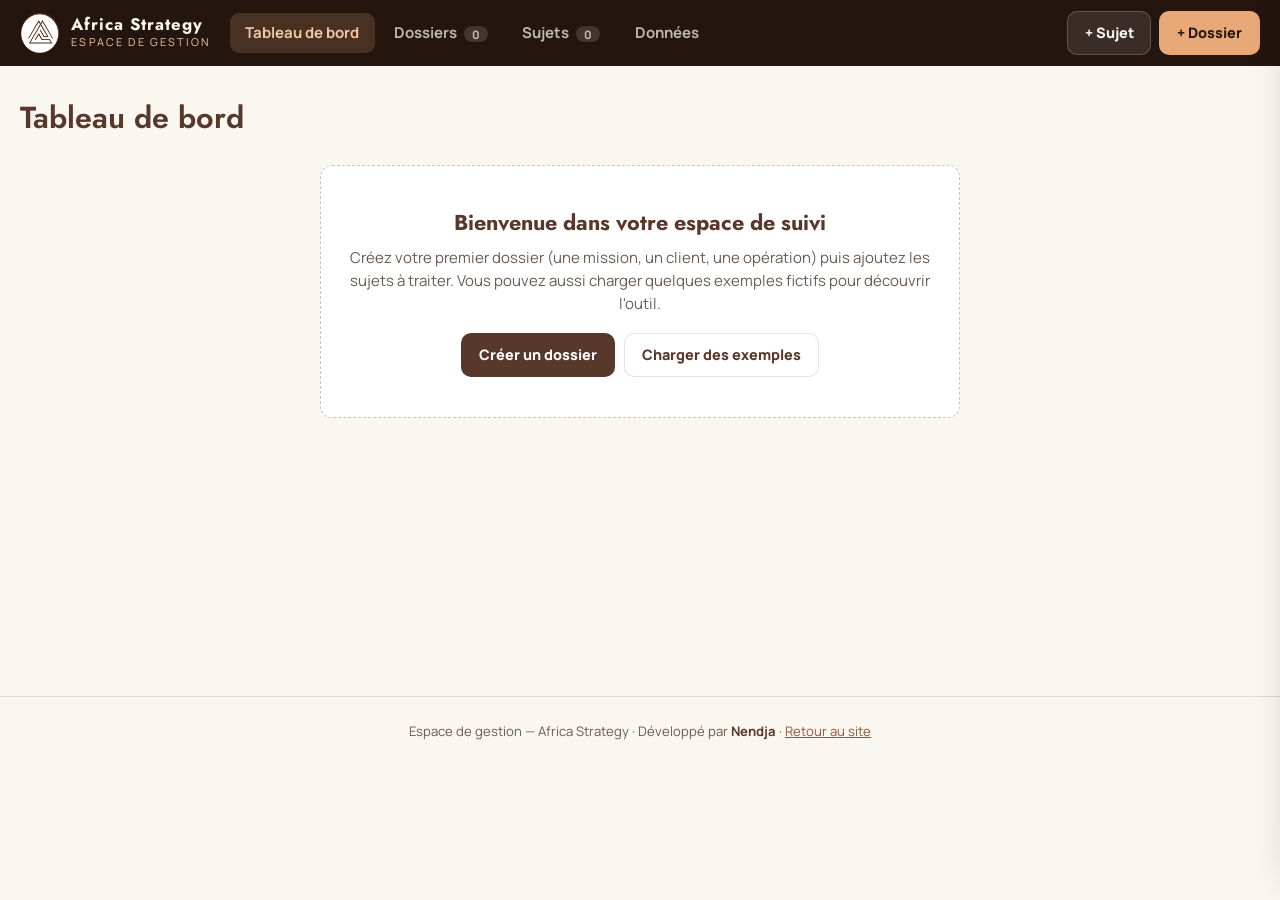
==== gestion/index.html @ 17e2536b "Site vitrine Africa Strategy et espace de gestion Co-Authored-By: Claude Sonnet 5.5 <noreply@anthrop" ====
<!DOCTYPE html>
<html lang="fr">
<head>
  <meta charset="UTF-8">
  <meta name="viewport" content="width=device-width, initial-scale=1">
  <title>Espace de gestion — Africa Strategy</title>
  <meta name="robots" content="noindex, nofollow">
  <meta name="theme-color" content="#24160f">
  <link rel="icon" type="image/png" href="../assets/img/logo.png">
  <link rel="preconnect" href="https://fonts.googleapis.com">
  <link rel="preconnect" href="https://fonts.gstatic.com" crossorigin>
  <link href="https://fonts.googleapis.com/css2?family=Jost:wght@500;600;700&family=Manrope:wght@400;500;600;700;800&display=swap" rel="stylesheet">
  <link rel="stylesheet" href="gestion.css">
</head>
<body>

<header class="bar">
  <div class="bar__inner">
    <a class="bar__brand" href="../" title="Retour au site">
      <img src="../assets/img/logo.png" alt="">
      <span><strong>Africa Strategy</strong><small>Espace de gestion</small></span>
    </a>
    <nav class="tabs" id="tabs" aria-label="Sections">
      <button data-view="dashboard" class="is-active">Tableau de bord</button>
      <button data-view="dossiers">Dossiers <i id="n-dossiers">0</i></button>
      <button data-view="sujets">Sujets <i id="n-sujets">0</i></button>
      <button data-view="donnees">Données</button>
    </nav>
    <div class="bar__actions">
      <button class="btn btn--light" data-action="new-sujet">+ Sujet</button>
      <button class="btn btn--gold" data-action="new-dossier">+ Dossier</button>
    </div>
  </div>
</header>

<main class="wrap" id="app">
  <section id="view-dashboard" class="view"></section>
  <section id="view-dossiers" class="view" hidden></section>
  <section id="view-sujets" class="view" hidden></section>
  <section id="view-donnees" class="view" hidden></section>
</main>

<footer class="foot">
  Espace de gestion — Africa Strategy · Développé par <strong>Nendja</strong> ·
  <a href="../">Retour au site</a>
</footer>

<!-- Fiche dossier -->
<div class="scrim" id="scrim" hidden></div>
<aside class="drawer" id="drawer" aria-hidden="true" aria-label="Fiche dossier"></aside>

<!-- Formulaire dossier -->
<dialog id="dlg-dossier" class="dlg">
  <form method="dialog" id="f-dossier" novalidate>
    <header class="dlg__head"><h2 id="dlg-dossier-title">Nouveau dossier</h2><button type="button" class="x" data-action="close-dlg" aria-label="Fermer">&times;</button></header>
    <div class="dlg__body">
      <input type="hidden" name="id">
      <label class="full">Intitulé du dossier *<input name="titre" required placeholder="Ex. : Financement d'une centrale solaire"></label>
      <label>Client / organisation *<input name="client" required></label>
      <label>Type de client<select name="typeClient"></select></label>
      <label>Pays<input name="pays" placeholder="Sénégal"></label>
      <label>Secteur<select name="secteur"></select></label>
      <label class="full">Service concerné<select name="service"></select></label>
      <label>Statut<select name="statut"></select></label>
      <label>Priorité<select name="priorite"></select></label>
      <label>Responsable<input name="responsable" list="dl-resp" placeholder="Nom du responsable"></label>
      <label>Date d'ouverture<input type="date" name="ouverture"></label>
      <label>Montant estimé<input type="number" name="montant" min="0" step="any" placeholder="0"></label>
      <label>Devise<select name="devise"></select></label>
      <label>Échéance<input type="date" name="echeance"></label>
      <label class="full">Description / contexte<textarea name="notes" rows="4" placeholder="Enjeux, interlocuteurs, prochaines étapes…"></textarea></label>
    </div>
    <footer class="dlg__foot">
      <p class="err" id="err-dossier" role="alert"></p>
      <button type="button" class="btn btn--line" data-action="close-dlg">Annuler</button>
      <button type="submit" class="btn btn--brown">Enregistrer</button>
    </footer>
  </form>
</dialog>

<!-- Formulaire sujet -->
<dialog id="dlg-sujet" class="dlg">
  <form method="dialog" id="f-sujet" novalidate>
    <header class="dlg__head"><h2 id="dlg-sujet-title">Nouveau sujet</h2><button type="button" class="x" data-action="close-dlg" aria-label="Fermer">&times;</button></header>
    <div class="dlg__body">
      <input type="hidden" name="id">
      <label class="full">Sujet *<input name="titre" required placeholder="Ex. : Relancer le fonds sur la note d'information"></label>
      <label class="full">Dossier rattaché<select name="dossierId"></select></label>
      <label>Catégorie<select name="categorie"></select></label>
      <label>Statut<select name="statut"></select></label>
      <label>Priorité<select name="priorite"></select></label>
      <label>Assigné à<input name="assigne" list="dl-resp" placeholder="Nom"></label>
      <label>Échéance<input type="date" name="echeance"></label>
      <label class="full">Notes<textarea name="notes" rows="3"></textarea></label>
    </div>
    <footer class="dlg__foot">
      <p class="err" id="err-sujet" role="alert"></p>
      <button type="button" class="btn btn--line" data-action="close-dlg">Annuler</button>
      <button type="submit" class="btn btn--brown">Enregistrer</button>
    </footer>
  </form>
</dialog>

<datalist id="dl-resp"></datalist>
<div class="toast" id="toast" role="status" aria-live="polite"></div>
<input type="file" id="file-import" accept="application/json,.json" hidden>

<script src="gestion.js"></script>
</body>
</html>
---- gestion/gestion.css ----
/* Espace de gestion — Africa Strategy */
:root {
  --choco: #24160f; --brown: #57382a; --brown-2: #8a5a3c; --gold: #e8a878; --gold-2: #f3c8a3;
  --cream: #faf6f0; --sand: #f0e6da; --ink: #21170f; --muted: #6a5b50; --line: rgba(87, 56, 42, .14);
  --white: #fff; --ok: #2f7d4f; --warn: #b7791f; --late: #b83a2e;
  --ff-d: "Jost", system-ui, sans-serif; --ff-b: "Manrope", system-ui, -apple-system, "Segoe UI", sans-serif;
  --r: 12px; --shadow: 0 10px 30px -16px rgba(36, 22, 15, .35);
}
*, *::before, *::after { box-sizing: border-box; }
html { scroll-behavior: smooth; }
body { margin: 0; font-family: var(--ff-b); font-size: 15px; line-height: 1.55; color: var(--ink); background: var(--cream); -webkit-font-smoothing: antialiased; }
body.no-scroll { overflow: hidden; }
h1, h2, h3, p { margin: 0; }
a { color: var(--brown-2); }
button, input, select, textarea { font: inherit; color: inherit; }
button { cursor: pointer; }
:focus-visible { outline: 2px solid var(--brown-2); outline-offset: 2px; }
[hidden] { display: none !important; }
.muted { color: var(--muted); }
.small { font-size: .82rem; }
.mono { font-family: ui-monospace, Consolas, monospace; font-size: .8rem; color: var(--muted); }
.r { text-align: right; }
.nowrap { white-space: nowrap; }
.pre { white-space: pre-wrap; }

/* Barre */
.bar { position: sticky; top: 0; z-index: 30; background: var(--choco); color: var(--cream); }
.bar__inner { max-width: 1320px; margin: 0 auto; padding: .7rem 1.25rem; display: flex; align-items: center; gap: 1.25rem; flex-wrap: wrap; }
.bar__brand { display: flex; align-items: center; gap: .7rem; color: inherit; text-decoration: none; }
.bar__brand img { width: 40px; height: 40px; }
.bar__brand strong { display: block; font-family: var(--ff-d); font-size: 1.05rem; letter-spacing: .06em; line-height: 1.1; }
.bar__brand small { display: block; font-size: .68rem; letter-spacing: .2em; text-transform: uppercase; color: var(--gold-2); }
.tabs { display: flex; gap: .25rem; flex: 1; overflow-x: auto; scrollbar-width: none; }
.tabs::-webkit-scrollbar { display: none; }
.tabs button { background: none; border: 0; color: rgba(250, 246, 240, .72); padding: .55rem .95rem; border-radius: 9px; font-weight: 700; white-space: nowrap; }
.tabs button:hover { color: #fff; background: rgba(255, 255, 255, .07); }
.tabs button.is-active { background: rgba(232, 168, 120, .18); color: var(--gold-2); }
.tabs i { font-style: normal; font-size: .72rem; background: rgba(255, 255, 255, .14); border-radius: 99px; padding: .05rem .5rem; margin-left: .25rem; }
.bar__actions { display: flex; gap: .5rem; }

/* Boutons */
.btn { border: 1.5px solid transparent; border-radius: 10px; padding: .6rem 1.05rem; font-weight: 800; font-size: .9rem; transition: background .2s, transform .2s; }
.btn:hover { transform: translateY(-1px); }
.btn--sm { padding: .4rem .75rem; font-size: .82rem; }
.btn--gold { background: var(--gold); color: var(--choco); }
.btn--gold:hover { background: var(--gold-2); }
.btn--light { background: rgba(255, 255, 255, .1); color: var(--cream); border-color: rgba(255, 255, 255, .2); }
.btn--light:hover { background: rgba(255, 255, 255, .18); }
.btn--brown { background: var(--brown); color: #fff; }
.btn--brown:hover { background: var(--choco); }
.btn--line { background: var(--white); border-color: var(--line); color: var(--brown); }
.btn--line:hover { border-color: var(--brown); }
.btn--danger { background: var(--white); border-color: rgba(184, 58, 46, .35); color: var(--late); }
.btn--danger:hover { background: #fdf0ee; }
.link { background: none; border: 0; padding: 0; color: var(--brown-2); font-weight: 700; font-size: .85rem; text-decoration: underline; text-underline-offset: 3px; }
.x { background: none; border: 0; font-size: 1.8rem; line-height: 1; color: var(--muted); padding: .2rem .5rem; border-radius: 8px; }
.x:hover { background: var(--sand); }

/* Pages */
.wrap { max-width: 1320px; margin: 0 auto; padding: 1.75rem 1.25rem 3rem; min-height: 70vh; }
.head { display: flex; align-items: center; justify-content: space-between; gap: 1rem; flex-wrap: wrap; margin-bottom: 1.25rem; }
.head h1 { font-family: var(--ff-d); font-size: 1.9rem; font-weight: 600; color: var(--brown); }
.foot { text-align: center; font-size: .82rem; color: var(--muted); padding: 1.5rem 1rem 2rem; border-top: 1px solid var(--line); }
.foot strong { color: var(--brown); }

.kpis { display: grid; grid-template-columns: repeat(4, 1fr) 1.4fr; gap: 1rem; margin-bottom: 1.25rem; }
.kpi { background: var(--white); border: 1px solid var(--line); border-radius: var(--r); padding: 1rem 1.15rem; border-top: 3px solid var(--gold); }
.kpi span { display: block; font-size: .72rem; font-weight: 800; letter-spacing: .12em; text-transform: uppercase; color: var(--muted); }
.kpi strong { display: block; font-family: var(--ff-d); font-size: 2.3rem; font-weight: 600; color: var(--brown); line-height: 1.15; margin: .15rem 0; }
.kpi small { color: var(--muted); font-size: .8rem; }
.kpi--alert { border-top-color: var(--late); } .kpi--alert strong { color: var(--late); }
.kpi--warn { border-top-color: var(--warn); } .kpi--warn strong { color: var(--warn); }
.kpi--ok { border-top-color: var(--ok); }
.kpi__money { font-size: 1.15rem !important; line-height: 1.35 !important; }

.grid2 { display: grid; grid-template-columns: 1fr 1fr; gap: 1rem; margin-bottom: 1rem; }
.card { background: var(--white); border: 1px solid var(--line); border-radius: var(--r); padding: 1.15rem 1.25rem; margin-bottom: 1rem; }
.grid2 .card { margin-bottom: 0; }
.card h2 { font-family: var(--ff-d); font-size: 1.15rem; font-weight: 600; color: var(--brown); margin-bottom: .8rem; }
.card p { margin-bottom: .6rem; }
.row { display: flex; flex-wrap: wrap; gap: .6rem; margin: .6rem 0; }

.bar-row { display: grid; grid-template-columns: 150px 1fr 28px; align-items: center; gap: .7rem; padding: .3rem 0; font-size: .88rem; }
.bar-row[data-action] { cursor: pointer; border-radius: 6px; }
.bar-row[data-action]:hover { background: var(--cream); }
.bar-row__t { height: 10px; background: var(--sand); border-radius: 99px; overflow: hidden; }
.bar-row__t i { display: block; height: 100%; background: var(--brown-2); border-radius: 99px; min-width: 2px; transition: width .5s; }
.bar-row b { text-align: right; }
.bar-row .st-prospect { background: #b8a99c; } .bar-row .st-qualification { background: #a68a6f; } .bar-row .st-proposition { background: #c98a54; }
.bar-row .st-negociation { background: #b46a3a; } .bar-row .st-en-cours { background: var(--brown); } .bar-row .st-cloture { background: var(--ok); } .bar-row .st-abandonne { background: #9a8f88; }
.bar-row .sect { background: var(--gold); }

.list { list-style: none; margin: 0; padding: 0; }
.list li { display: flex; justify-content: space-between; align-items: flex-start; gap: 1rem; padding: .6rem 0; border-top: 1px solid var(--line); }
.list li:first-child { border-top: 0; }
.list a { font-weight: 700; text-decoration: none; color: var(--ink); }
.list a:hover { color: var(--brown-2); text-decoration: underline; }
.list small { display: block; color: var(--muted); font-size: .8rem; }
.list label { display: flex; gap: .6rem; align-items: flex-start; cursor: pointer; }
.list--s input { margin-top: .3rem; }
.done, .done a { text-decoration: line-through; color: var(--muted) !important; }

/* Badges et échéances */
.b { display: inline-block; font-size: .7rem; font-weight: 800; letter-spacing: .05em; padding: .15rem .6rem; border-radius: 99px; background: var(--sand); color: var(--brown); white-space: nowrap; }
.b--st-prospect { background: #ece4dc; color: #6b5a4d; } .b--st-qualification { background: #f1e2cf; color: #7a5326; } .b--st-proposition { background: #f8dcc0; color: #8a4a14; }
.b--st-negociation { background: #f3cfb2; color: #7d3a10; } .b--st-en-cours { background: #dfd0c6; color: var(--brown); } .b--st-cloture { background: #d9eddf; color: var(--ok); } .b--st-abandonne { background: #e6e1de; color: #7b706a; }
.b--ss-a-faire { background: #ece4dc; color: #6b5a4d; } .b--ss-en-cours { background: #dfd0c6; color: var(--brown); } .b--ss-en-attente { background: #fbe9c8; color: #8a5b0c; } .b--ss-termine { background: #d9eddf; color: var(--ok); }
.b--p-haute { background: #f8dad6; color: var(--late); } .b--p-normale { background: var(--sand); color: var(--brown); } .b--p-basse { background: #e8ece8; color: #5b6b60; }
.due { font-size: .82rem; white-space: nowrap; }
.due--soon { color: var(--warn); font-weight: 700; } .due--late { color: var(--late); font-weight: 800; }

/* Filtres */
.filters { display: flex; flex-wrap: wrap; gap: .5rem; margin-bottom: 1rem; }
.filters input, .filters select { background: var(--white); border: 1px solid var(--line); border-radius: 10px; padding: .5rem .7rem; font-size: .88rem; max-width: 100%; }
.filters input { flex: 1 1 240px; min-width: 0; }
.seg { display: inline-flex; background: var(--sand); border-radius: 10px; padding: 3px; }
.seg button { border: 0; background: none; padding: .35rem .9rem; border-radius: 8px; font-weight: 700; font-size: .85rem; color: var(--muted); }
.seg button.is-on { background: var(--white); color: var(--brown); box-shadow: 0 1px 3px rgba(0, 0, 0, .1); }

/* Tableaux */
.tablewrap { background: var(--white); border: 1px solid var(--line); border-radius: var(--r); overflow-x: auto; }
.tbl { width: 100%; border-collapse: collapse; font-size: .88rem; }
.tbl th { text-align: left; font-size: .68rem; letter-spacing: .12em; text-transform: uppercase; color: var(--muted); padding: .75rem .8rem; border-bottom: 1px solid var(--line); background: #fdfaf6; white-space: nowrap; }
.tbl td { padding: .7rem .8rem; border-top: 1px solid var(--line); vertical-align: middle; }
.tbl tbody tr[data-action] { cursor: pointer; }
.tbl tbody tr:hover { background: #fdf8f2; }
.tbl td small { display: block; color: var(--muted); font-size: .78rem; }
.tbl .strong { font-weight: 700; color: var(--ink); text-decoration: none; }
.count { margin-top: .7rem; font-size: .82rem; color: var(--muted); }
.prog { display: inline-block; width: 54px; height: 6px; background: var(--sand); border-radius: 9px; vertical-align: middle; margin-right: .4rem; overflow: hidden; }
.prog i { display: block; height: 100%; background: var(--ok); }

/* Kanban */
.kanban { display: grid; grid-auto-flow: column; grid-auto-columns: minmax(250px, 1fr); gap: .8rem; overflow-x: auto; padding-bottom: .6rem; }
.kanban--4 { grid-template-columns: repeat(4, minmax(240px, 1fr)); grid-auto-flow: row; }
.col { background: var(--sand); border-radius: var(--r); padding: .6rem; min-height: 160px; transition: background .15s; }
.col.is-over { background: #e8d6c3; outline: 2px dashed var(--brown-2); }
.col header { display: flex; justify-content: space-between; align-items: center; padding: .25rem .4rem .6rem; font-size: .8rem; text-transform: uppercase; letter-spacing: .08em; color: var(--brown); }
.col header i { font-style: normal; background: var(--white); border-radius: 99px; padding: .05rem .55rem; font-size: .75rem; font-weight: 800; }
.card-k { background: var(--white); border: 1px solid var(--line); border-radius: 10px; padding: .75rem .8rem; margin-bottom: .55rem; cursor: grab; box-shadow: 0 1px 2px rgba(0, 0, 0, .04); }
.card-k.is-drag { opacity: .45; }
.card-k a { text-decoration: none; color: var(--ink); }
.card-k a:hover strong { color: var(--brown-2); }
.card-k strong { display: block; font-size: .92rem; line-height: 1.3; }
.card-k small { display: block; color: var(--muted); font-size: .78rem; margin: .15rem 0 .45rem; }
.card-k__meta { display: flex; justify-content: space-between; align-items: center; gap: .5rem; }
.card-k__foot { display: flex; justify-content: space-between; align-items: center; gap: .5rem; margin-top: .55rem; padding-top: .5rem; border-top: 1px dashed var(--line); font-size: .78rem; color: var(--muted); }
.card-k__foot select { border: 1px solid var(--line); border-radius: 7px; background: var(--cream); font-size: .76rem; padding: .15rem .3rem; max-width: 120px; }

/* Vides et notes */
.empty { background: var(--white); border: 1.5px dashed rgba(87, 56, 42, .3); border-radius: var(--r); padding: 2.5rem 1.5rem; text-align: center; max-width: 640px; margin: 1.5rem auto; }
.empty h3 { font-family: var(--ff-d); font-size: 1.35rem; color: var(--brown); margin-bottom: .4rem; }
.empty p { color: var(--muted); margin-bottom: 1.1rem; }
.empty__actions { display: flex; gap: .6rem; justify-content: center; flex-wrap: wrap; }
.note { background: #fff7ec; border: 1px solid #f0d9b8; border-radius: var(--r); padding: .9rem 1.1rem; margin-bottom: 1rem; font-size: .9rem; }

/* Fiche dossier */
.scrim { position: fixed; inset: 0; background: rgba(36, 22, 15, .45); z-index: 40; }
.drawer { position: fixed; top: 0; right: 0; bottom: 0; width: min(560px, 100%); background: var(--cream); z-index: 50; box-shadow: -20px 0 50px -20px rgba(0, 0, 0, .4); display: flex; flex-direction: column; transform: translateX(105%); transition: transform .3s cubic-bezier(.2, .7, .2, 1); }
.drawer.is-open { transform: none; }
.dr__head { display: flex; justify-content: space-between; gap: 1rem; padding: 1.2rem 1.3rem; background: var(--white); border-bottom: 1px solid var(--line); }
.dr__head h2 { font-family: var(--ff-d); font-size: 1.4rem; font-weight: 600; color: var(--brown); line-height: 1.2; margin: .1rem 0; }
.dr__head p { color: var(--muted); font-size: .9rem; }
.dr__body { flex: 1; overflow-y: auto; padding: 1.1rem 1.3rem 1.5rem; }
.dr__body h3 { font-family: var(--ff-d); font-size: 1.05rem; color: var(--brown); margin: 1.4rem 0 .5rem; display: flex; justify-content: space-between; align-items: baseline; }
.dr__foot { display: flex; justify-content: space-between; gap: .6rem; padding: .85rem 1.3rem; background: var(--white); border-top: 1px solid var(--line); }
.dr__tags { display: flex; gap: .5rem; align-items: center; margin: .7rem 0 .2rem; }
.dr__tags .link { margin-left: auto; color: var(--muted); }
.steps { display: flex; gap: 3px; }
.steps button { flex: 1; border: 0; background: var(--sand); color: var(--muted); font-size: .68rem; font-weight: 800; padding: .5rem .2rem; letter-spacing: .02em; border-radius: 6px; }
.steps button.is-past { background: #d8c4b1; color: var(--brown); }
.steps button.is-now { background: var(--brown); color: #fff; }
.dl { margin: .8rem 0 0; display: grid; grid-template-columns: 1fr 1fr; gap: .1rem 1.2rem; }
.dl div { padding: .45rem 0; border-bottom: 1px solid var(--line); }
.dl dt { font-size: .66rem; font-weight: 800; letter-spacing: .13em; text-transform: uppercase; color: var(--muted); }
.dl dd { margin: 0; font-weight: 600; }
.note-form { display: flex; gap: .5rem; align-items: flex-end; margin-bottom: .7rem; }
.note-form textarea { flex: 1; border: 1px solid var(--line); border-radius: 10px; padding: .5rem .7rem; resize: vertical; background: var(--white); }
.journal { list-style: none; margin: 0; padding: 0 0 0 1rem; border-left: 2px solid var(--sand); }
.journal li { position: relative; padding: .2rem 0 .8rem .8rem; }
.journal li::before { content: ""; position: absolute; left: -1.4rem; top: .55rem; width: 9px; height: 9px; border-radius: 50%; background: var(--gold); border: 2px solid var(--cream); }
.journal time { font-size: .74rem; font-weight: 800; color: var(--muted); letter-spacing: .06em; }
.journal p { margin: 0; font-size: .9rem; }

/* Formulaires */
.dlg { border: 0; border-radius: 16px; padding: 0; width: min(680px, calc(100% - 1.5rem)); max-height: calc(100vh - 2rem); background: var(--cream); color: var(--ink); box-shadow: 0 30px 80px -20px rgba(0, 0, 0, .5); }
.dlg::backdrop { background: rgba(36, 22, 15, .55); }
.dlg form { display: flex; flex-direction: column; max-height: calc(100vh - 2rem); }
.dlg__head { display: flex; justify-content: space-between; align-items: center; padding: 1rem 1.3rem; background: var(--white); border-bottom: 1px solid var(--line); }
.dlg__head h2 { font-family: var(--ff-d); font-size: 1.35rem; color: var(--brown); font-weight: 600; }
.dlg__body { padding: 1.1rem 1.3rem; overflow-y: auto; display: grid; grid-template-columns: 1fr 1fr; gap: .8rem 1rem; }
.dlg__body label { display: grid; gap: .25rem; font-size: .7rem; font-weight: 800; letter-spacing: .1em; text-transform: uppercase; color: var(--muted); }
.dlg__body .full { grid-column: 1 / -1; }
.dlg__body input, .dlg__body select, .dlg__body textarea { font-size: .95rem; letter-spacing: 0; text-transform: none; font-weight: 500; color: var(--ink); background: var(--white); border: 1.5px solid var(--line); border-radius: 9px; padding: .55rem .7rem; width: 100%; }
.dlg__body input:focus, .dlg__body select:focus, .dlg__body textarea:focus { outline: 0; border-color: var(--gold); box-shadow: 0 0 0 3px rgba(232, 168, 120, .3); }
.dlg__foot { display: flex; align-items: center; justify-content: flex-end; gap: .6rem; padding: .9rem 1.3rem; background: var(--white); border-top: 1px solid var(--line); }
.err { margin-right: auto; color: var(--late); font-size: .85rem; font-weight: 700; }

.toast { position: fixed; left: 50%; bottom: 1.4rem; transform: translate(-50%, 30px); background: var(--choco); color: var(--cream); padding: .7rem 1.2rem; border-radius: 10px; font-weight: 700; font-size: .9rem; opacity: 0; pointer-events: none; transition: .3s; z-index: 100; max-width: calc(100% - 2rem); }
.toast.is-on { opacity: 1; transform: translate(-50%, 0); }

/* Mobile */
@media (max-width: 1100px) {
  .kpis { grid-template-columns: repeat(2, 1fr); }
  .kpi--wide { grid-column: span 2; }
  .kanban--4 { grid-template-columns: repeat(2, 1fr); }
}
@media (max-width: 760px) {
  .wrap { padding: 1.1rem .9rem 2.5rem; }
  .bar__inner { gap: .6rem; padding: .6rem .9rem; }
  .bar__brand small { display: none; }
  .tabs { order: 3; flex-basis: 100%; }
  .bar__actions { margin-left: auto; }
  .grid2 { grid-template-columns: 1fr; }
  .head h1 { font-size: 1.55rem; }
  .bar-row { grid-template-columns: 110px 1fr 26px; }
  .dl { grid-template-columns: 1fr; }
  .dlg__body { grid-template-columns: 1fr; }
  .kanban--4 { grid-template-columns: 1fr; }
  .kanban { grid-auto-columns: 82%; }
  .steps button { font-size: .6rem; }
}
@media (prefers-reduced-motion: reduce) { * { transition: none !important; } }
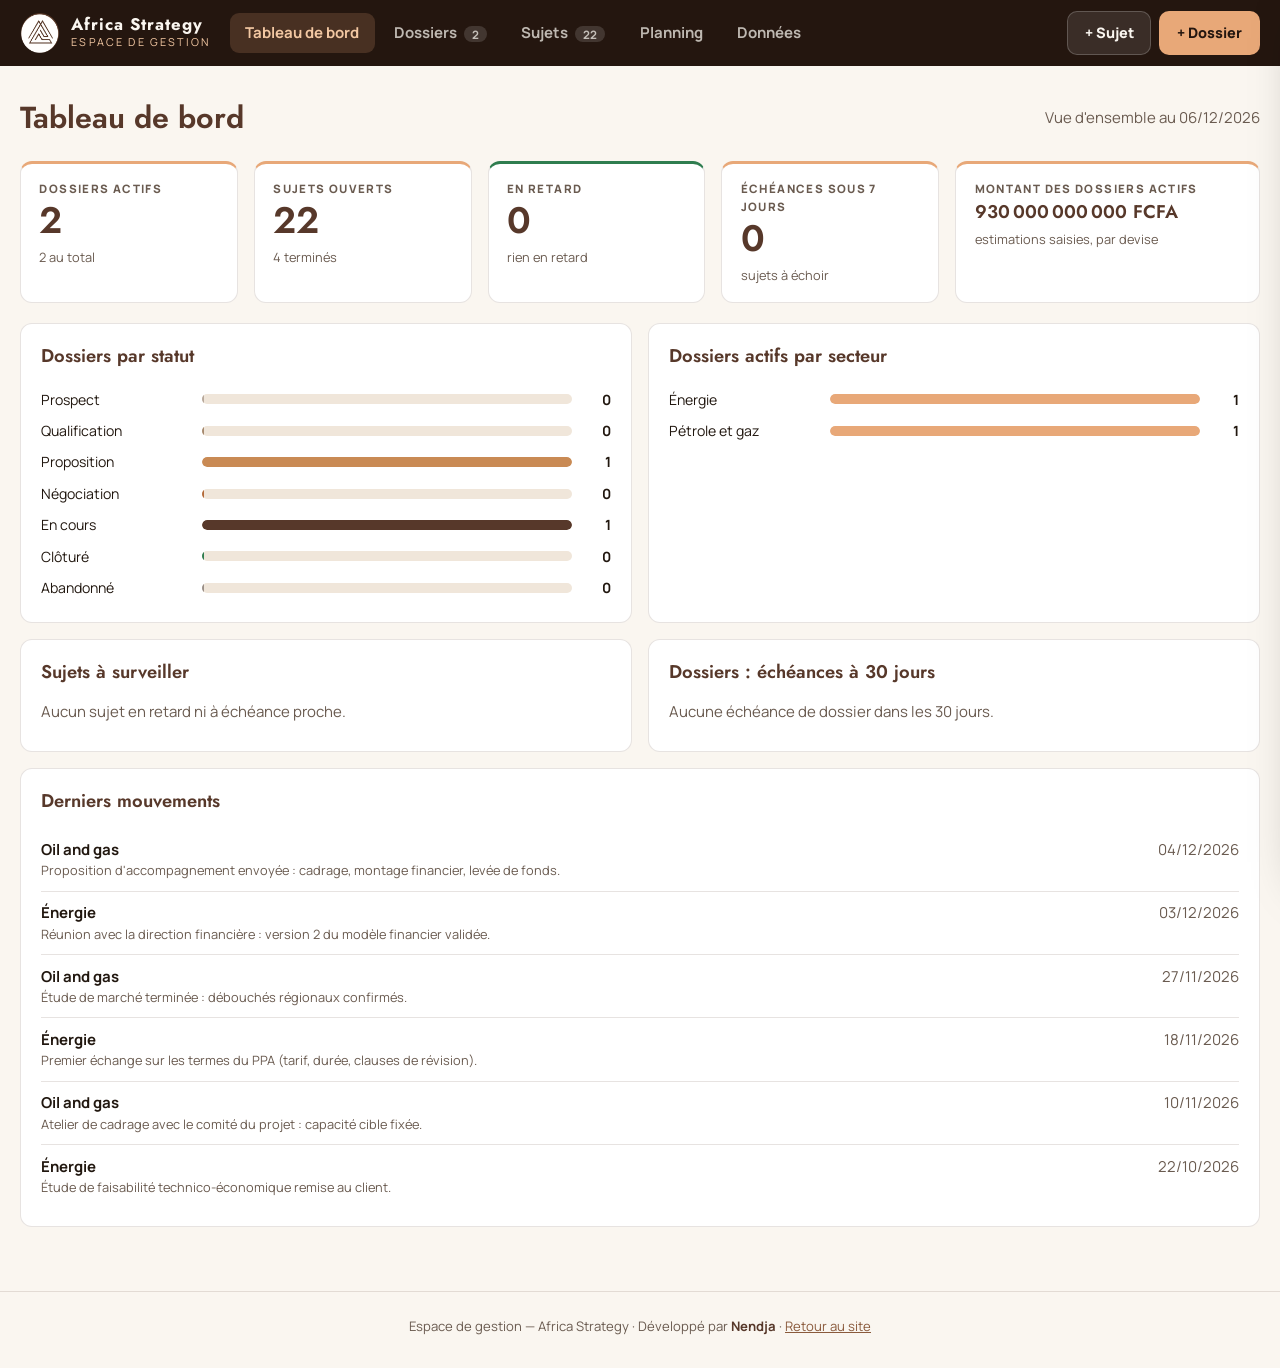
==== commit a9f6d6b8: "Outil de gestion : planning global, dossiers Énergie et Oil and gas, bouton sur le site Co-Authored-" ====
--- a/gestion/index.html
+++ b/gestion/index.html
@@ -24,6 +24,7 @@
       <button data-view="dashboard" class="is-active">Tableau de bord</button>
       <button data-view="dossiers">Dossiers <i id="n-dossiers">0</i></button>
       <button data-view="sujets">Sujets <i id="n-sujets">0</i></button>
+      <button data-view="planning">Planning</button>
       <button data-view="donnees">Données</button>
     </nav>
     <div class="bar__actions">
@@ -37,6 +38,7 @@
   <section id="view-dashboard" class="view"></section>
   <section id="view-dossiers" class="view" hidden></section>
   <section id="view-sujets" class="view" hidden></section>
+  <section id="view-planning" class="view" hidden></section>
   <section id="view-donnees" class="view" hidden></section>
 </main>
 
@@ -90,7 +92,8 @@
       <label>Statut<select name="statut"></select></label>
       <label>Priorité<select name="priorite"></select></label>
       <label>Assigné à<input name="assigne" list="dl-resp" placeholder="Nom"></label>
-      <label>Échéance<input type="date" name="echeance"></label>
+      <label>Début<input type="date" name="debut"></label>
+      <label>Échéance / fin<input type="date" name="echeance"></label>
       <label class="full">Notes<textarea name="notes" rows="3"></textarea></label>
     </div>
     <footer class="dlg__foot">
--- a/gestion/gestion.css
+++ b/gestion/gestion.css
@@ -221,3 +221,59 @@
   .steps button { font-size: .6rem; }
 }
 @media (prefers-reduced-motion: reduce) { * { transition: none !important; } }
+
+/* Planning (Gantt) */
+.head__r { display: flex; gap: .6rem; align-items: center; }
+.chk { display: inline-flex; align-items: center; gap: .4rem; font-size: .88rem; font-weight: 600; color: var(--brown); padding: 0 .4rem; }
+.legend { display: flex; flex-wrap: wrap; gap: .4rem 1.1rem; font-size: .76rem; color: var(--muted); margin-bottom: .8rem; }
+.legend span { display: inline-flex; align-items: center; gap: .35rem; }
+.lg { width: 22px; height: 10px; border-radius: 3px; display: inline-block; }
+.lg--d { background: linear-gradient(90deg, var(--brown) 45%, #d8c4b1 45%); }
+.lg--late { background: var(--late); }
+.lg--ms { width: 10px; transform: rotate(45deg); background: var(--gold); }
+.lg--today { width: 2px; height: 14px; border-radius: 0; background: var(--late); }
+.ss-a-faire { background: #cdbfb2; } .ss-en-cours { background: var(--brown-2); } .ss-en-attente { background: #e0a93b; } .ss-termine { background: var(--ok); }
+
+.gantt { --lw: 300px; background: var(--white); border: 1px solid var(--line); border-radius: var(--r); overflow: auto; max-height: calc(100vh - 290px); min-height: 280px; }
+.gantt__in { min-width: calc(var(--lw) + var(--w)); position: relative; }
+.gr { display: flex; border-top: 1px solid var(--line); min-height: 38px; }
+.gr--d { background: #fbf6ef; min-height: 46px; }
+.gr__l { position: sticky; left: 0; z-index: 4; flex: none; width: var(--lw); padding: .35rem .8rem; background: inherit; background-color: var(--white); border-right: 1px solid var(--line); display: flex; flex-direction: column; justify-content: center; min-width: 0; cursor: pointer; }
+.gr--d .gr__l { background-color: #fbf6ef; }
+.gr__l:hover strong, .gr__l:hover span { color: var(--brown-2); }
+.gr__l strong { font-size: .88rem; line-height: 1.2; white-space: nowrap; overflow: hidden; text-overflow: ellipsis; }
+.gr__l small { color: var(--muted); font-size: .72rem; white-space: nowrap; overflow: hidden; text-overflow: ellipsis; }
+.gr__l--s { padding-left: 1.7rem; }
+.gr__l--s span { font-size: .84rem; line-height: 1.25; white-space: nowrap; overflow: hidden; text-overflow: ellipsis; }
+.gr__t { position: relative; flex: none; }
+.gh { display: flex; position: sticky; top: 0; z-index: 6; background: var(--white); }
+.gh__l { background-color: var(--white); font-size: .68rem; font-weight: 800; letter-spacing: .12em; text-transform: uppercase; color: var(--muted); cursor: default; justify-content: flex-end; z-index: 7; }
+.gh__t { height: 52px; border-bottom: 1px solid var(--line); background: #fdfaf6; }
+.gh__y, .gh__m { position: relative; height: 26px; }
+.gh__y span, .gh__m span { position: absolute; top: 0; bottom: 0; display: flex; align-items: center; padding-left: .45rem; font-size: .7rem; font-weight: 800; color: var(--brown); border-left: 1px solid var(--line); overflow: hidden; white-space: nowrap; }
+.gh__y span { background: var(--sand); letter-spacing: .1em; }
+.gh__m span { font-weight: 600; color: var(--muted); }
+.gbody { position: relative; }
+.glines { position: absolute; top: 0; bottom: 0; pointer-events: none; z-index: 1; }
+.gl { position: absolute; top: 0; bottom: 0; width: 1px; background: rgba(87, 56, 42, .08); }
+.gl--y { background: rgba(87, 56, 42, .22); }
+.gtoday { position: absolute; top: 0; bottom: 0; width: 2px; background: var(--late); z-index: 3; }
+.gtoday b { position: absolute; top: 2px; left: 4px; background: var(--late); color: #fff; font-size: .62rem; padding: .05rem .4rem; border-radius: 4px; white-space: nowrap; }
+.gbar { position: absolute; top: 9px; height: 20px; border-radius: 6px; z-index: 2; cursor: pointer; overflow: hidden; box-shadow: 0 1px 2px rgba(0, 0, 0, .15); transition: filter .15s; }
+.gbar:hover, .gms:hover { filter: brightness(1.12); }
+.gbar span { position: relative; display: block; padding: 0 .5rem; font-size: .68rem; font-weight: 800; line-height: 20px; color: #fff; white-space: nowrap; }
+.gbar.ss-a-faire span { color: var(--brown); }
+.gbar--d { top: 9px; height: 28px; background: #d8c4b1; border-radius: 8px; }
+.gbar--d i { position: absolute; left: 0; top: 0; bottom: 0; background: var(--brown); }
+.gbar--d span { line-height: 28px; font-size: .72rem; }
+.gbar--d.b-cloture i { background: var(--ok); }
+.gbar--d.b-abandonne { background: #e6e1de; }
+.gbar.is-late { background: var(--late); }
+.gms { position: absolute; top: 12px; width: 14px; height: 14px; transform: rotate(45deg); border-radius: 3px; z-index: 2; cursor: pointer; border: 2px solid #fff; box-shadow: 0 1px 2px rgba(0, 0, 0, .25); }
+.gms.is-late { background: var(--late); }
+@media (max-width: 760px) { .gantt { --lw: 170px; max-height: none; } .gr__l strong { font-size: .8rem; } }
+.filters .chk input { flex: none; width: auto; min-width: 0; padding: 0; }
+.filters .chk { white-space: nowrap; }
+.filters select[data-filter^="p:"] { min-width: 260px; }
+.gtoday--h { z-index: 5; }
+.gh__t { position: relative; }
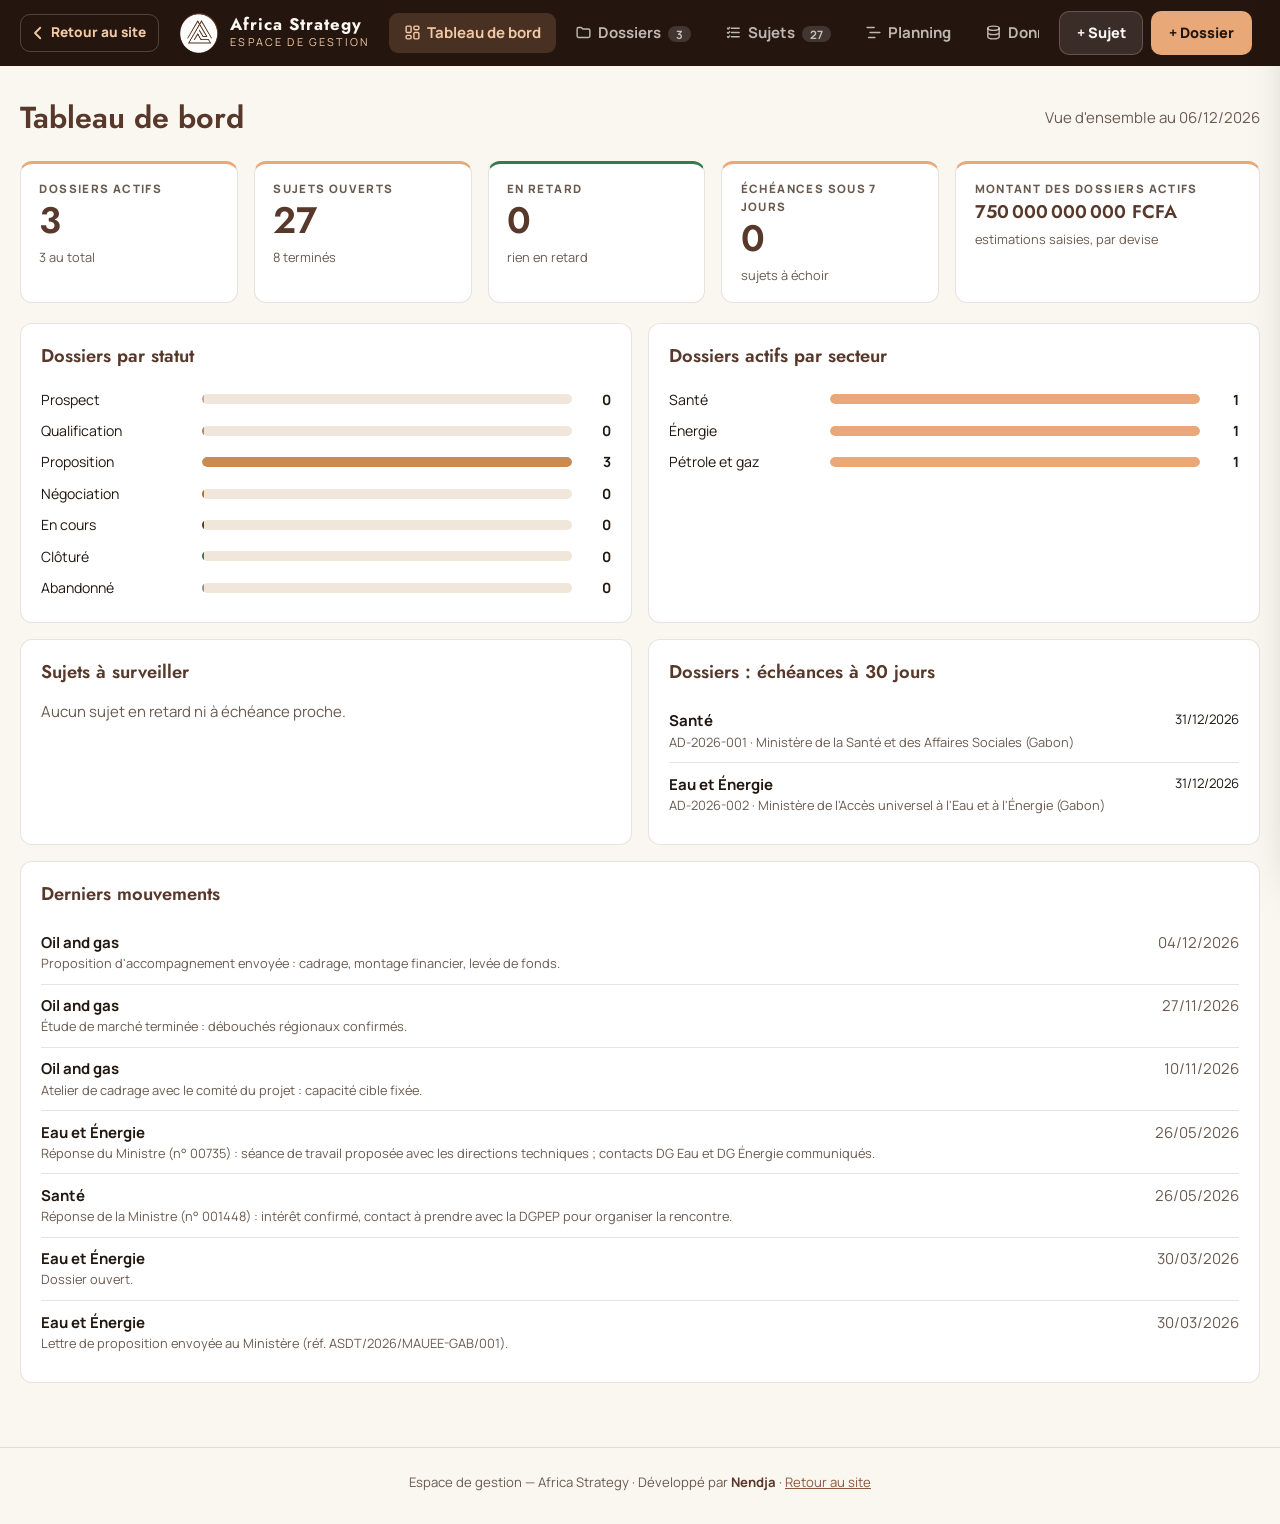
==== commit acae3415: "Outil de gestion : dossiers Santé et Eau et Énergie, version mobile, boutons retour Co-Authored-By: " ====
--- a/gestion/index.html
+++ b/gestion/index.html
@@ -16,20 +16,23 @@
 
 <header class="bar">
   <div class="bar__inner">
+    <a class="bar__back" href="../" aria-label="Retour au site"><svg viewBox="0 0 24 24"><path d="M15 5l-7 7 7 7"/></svg><span>Retour au site</span></a>
     <a class="bar__brand" href="../" title="Retour au site">
       <img src="../assets/img/logo.png" alt="">
       <span><strong>Africa Strategy</strong><small>Espace de gestion</small></span>
     </a>
     <nav class="tabs" id="tabs" aria-label="Sections">
-      <button data-view="dashboard" class="is-active">Tableau de bord</button>
-      <button data-view="dossiers">Dossiers <i id="n-dossiers">0</i></button>
-      <button data-view="sujets">Sujets <i id="n-sujets">0</i></button>
-      <button data-view="planning">Planning</button>
-      <button data-view="donnees">Données</button>
+      <button data-view="dashboard" class="is-active"><svg viewBox="0 0 24 24"><rect x="3" y="3" width="7" height="9" rx="1.5"/><rect x="14" y="3" width="7" height="5" rx="1.5"/><rect x="14" y="12" width="7" height="9" rx="1.5"/><rect x="3" y="16" width="7" height="5" rx="1.5"/></svg><span>Tableau de bord</span></button>
+      <button data-view="dossiers"><svg viewBox="0 0 24 24"><path d="M3 7a2 2 0 0 1 2-2h4l2 2h8a2 2 0 0 1 2 2v8a2 2 0 0 1-2 2H5a2 2 0 0 1-2-2z"/></svg><span>Dossiers</span> <i id="n-dossiers">0</i></button>
+      <button data-view="sujets"><svg viewBox="0 0 24 24"><path d="M9 6h11M9 12h11M9 18h11"/><path d="M3.5 6l1 1 2-2M3.5 12l1 1 2-2M3.5 18l1 1 2-2"/></svg><span>Sujets</span> <i id="n-sujets">0</i></button>
+      <button data-view="planning"><svg viewBox="0 0 24 24"><path d="M3 5h10M7 12h14M5 19h9"/></svg><span>Planning</span></button>
+      <button data-view="donnees"><svg viewBox="0 0 24 24"><ellipse cx="12" cy="6" rx="8" ry="3"/><path d="M4 6v12c0 1.7 3.6 3 8 3s8-1.3 8-3V6M4 12c0 1.7 3.6 3 8 3s8-1.3 8-3"/></svg><span>Données</span></button>
     </nav>
     <div class="bar__actions">
-      <button class="btn btn--light" data-action="new-sujet">+ Sujet</button>
-      <button class="btn btn--gold" data-action="new-dossier">+ Dossier</button>
+      <button class="btn btn--light bar__desk" data-action="new-sujet">+ Sujet</button>
+      <button class="btn btn--gold bar__desk" data-action="new-dossier">+ Dossier</button>
+      <div class="addwrap"><button class="btn btn--gold bar__mob" data-action="toggle-add" aria-label="Ajouter" aria-haspopup="true">+ Ajouter</button>
+        <div class="addmenu" id="addmenu" hidden><button data-action="new-dossier">Nouveau dossier</button><button data-action="new-sujet">Nouveau sujet</button></div></div>
     </div>
   </div>
 </header>
@@ -54,7 +57,7 @@
 <!-- Formulaire dossier -->
 <dialog id="dlg-dossier" class="dlg">
   <form method="dialog" id="f-dossier" novalidate>
-    <header class="dlg__head"><h2 id="dlg-dossier-title">Nouveau dossier</h2><button type="button" class="x" data-action="close-dlg" aria-label="Fermer">&times;</button></header>
+    <header class="dlg__head"><button type="button" class="btn btn--line btn--sm" data-action="close-dlg">← Retour</button><h2 id="dlg-dossier-title">Nouveau dossier</h2></header>
     <div class="dlg__body">
       <input type="hidden" name="id">
       <label class="full">Intitulé du dossier *<input name="titre" required placeholder="Ex. : Financement d'une centrale solaire"></label>
@@ -83,7 +86,7 @@
 <!-- Formulaire sujet -->
 <dialog id="dlg-sujet" class="dlg">
   <form method="dialog" id="f-sujet" novalidate>
-    <header class="dlg__head"><h2 id="dlg-sujet-title">Nouveau sujet</h2><button type="button" class="x" data-action="close-dlg" aria-label="Fermer">&times;</button></header>
+    <header class="dlg__head"><button type="button" class="btn btn--line btn--sm" data-action="close-dlg">← Retour</button><h2 id="dlg-sujet-title">Nouveau sujet</h2></header>
     <div class="dlg__body">
       <input type="hidden" name="id">
       <label class="full">Sujet *<input name="titre" required placeholder="Ex. : Relancer le fonds sur la note d'information"></label>
--- a/gestion/gestion.css
+++ b/gestion/gestion.css
@@ -277,3 +277,103 @@
 .filters select[data-filter^="p:"] { min-width: 260px; }
 .gtoday--h { z-index: 5; }
 .gh__t { position: relative; }
+
+/* ===== Retour, navigation, mobile ===== */
+.bar__back { display: inline-flex; align-items: center; gap: .25rem; color: var(--gold-2); text-decoration: none; font-weight: 800; font-size: .85rem; padding: .45rem .75rem .45rem .5rem; border: 1px solid rgba(255, 255, 255, .2); border-radius: 10px; white-space: nowrap; }
+.bar__back:hover { background: rgba(255, 255, 255, .08); }
+.bar__back svg, .tabs button svg { fill: none; stroke: currentColor; stroke-width: 2; stroke-linecap: round; stroke-linejoin: round; }
+.bar__back svg { width: 18px; height: 18px; stroke-width: 2.4; }
+.tabs button svg { width: 17px; height: 17px; vertical-align: -3px; margin-right: .35rem; }
+.bar__mob { display: none; }
+.addwrap { position: relative; }
+.addmenu { position: absolute; right: 0; top: calc(100% + .5rem); background: var(--white); border-radius: 12px; box-shadow: 0 20px 50px -15px rgba(0, 0, 0, .5); padding: .35rem; min-width: 190px; z-index: 60; }
+.addmenu button { display: block; width: 100%; text-align: left; background: none; border: 0; padding: .75rem .9rem; border-radius: 8px; font-weight: 700; color: var(--brown); }
+.addmenu button:hover { background: var(--sand); }
+.dr__top { display: flex; justify-content: space-between; align-items: center; margin-bottom: .7rem; }
+.dlg__head { justify-content: flex-start; gap: .9rem; }
+.mcards, .filters__toggle { display: none; }
+.filters__more { display: contents; }
+
+@media (max-width: 760px) {
+  body { padding-bottom: calc(4.6rem + env(safe-area-inset-bottom)); }
+  .bar__inner { flex-wrap: nowrap; gap: .6rem; padding: .55rem .8rem; }
+  .bar__back span { display: none; }
+  .bar__back { padding: .5rem; }
+  .bar__brand { min-width: 0; }
+  .bar__brand img { width: 34px; height: 34px; }
+  .bar__brand strong { font-size: .95rem; white-space: nowrap; }
+  .bar__actions { margin-left: auto; }
+  .bar__desk { display: none; }
+  .bar__mob { display: inline-flex; padding: .5rem .85rem; }
+
+  .tabs { position: fixed; left: 0; right: 0; bottom: 0; z-index: 35; background: var(--choco); border-top: 1px solid rgba(255, 255, 255, .14);
+    padding: .3rem .25rem calc(.3rem + env(safe-area-inset-bottom)); justify-content: space-around; overflow: visible; order: 0; flex-basis: auto; }
+  .tabs button { flex: 1; display: flex; flex-direction: column; align-items: center; gap: .1rem; padding: .4rem .1rem; font-size: .64rem; position: relative; min-width: 0; border-radius: 10px; }
+  .tabs button svg { width: 22px; height: 22px; margin: 0; }
+  .tabs button[data-view="dashboard"] span { font-size: 0; }
+  .tabs button[data-view="dashboard"] span::after { content: "Accueil"; font-size: .64rem; }
+  .tabs i { position: absolute; top: 1px; left: 50%; margin-left: 6px; font-size: .58rem; padding: 0 .35rem; background: var(--gold); color: var(--choco); }
+
+  .wrap { padding: 1rem .85rem 2rem; }
+  .foot { padding-bottom: 1rem; }
+  .toast { bottom: calc(5.2rem + env(safe-area-inset-bottom)); }
+  .head { margin-bottom: .9rem; }
+  .head h1 { font-size: 1.5rem; }
+  .kpi strong { font-size: 1.9rem; }
+  .kpis { gap: .6rem; }
+  .kpi { padding: .8rem .9rem; }
+
+  .desk { display: none; }
+  .mcards { display: grid; gap: .6rem; }
+  .mcard { background: var(--white); border: 1px solid var(--line); border-radius: 12px; padding: .8rem .9rem; cursor: pointer; }
+  .mcard__top { display: flex; justify-content: space-between; align-items: center; margin-bottom: .3rem; }
+  .mcard h3 { font-size: 1rem; line-height: 1.3; color: var(--ink); font-family: var(--ff-b); font-weight: 700; margin-bottom: .1rem; }
+  .mcard p { margin: 0 0 .5rem; color: var(--muted); font-size: .82rem; }
+  .mcard__row { display: flex; flex-wrap: wrap; align-items: center; gap: .4rem .7rem; }
+  .mcard--s { display: flex; gap: .7rem; align-items: flex-start; cursor: default; }
+  .mcard--s .mcard__main { flex: 1; min-width: 0; cursor: pointer; }
+  .mcard__chk { padding: .2rem; margin: -.2rem 0 0 -.2rem; }
+  .mcard__chk input { width: 22px; height: 22px; accent-color: var(--ok); }
+
+  .filters { gap: .5rem; }
+  .filters input[type="search"] { flex: 1 1 0; min-width: 0; }
+  .filters__toggle { display: inline-flex; align-items: center; flex: none; }
+  .filters__more { display: none; }
+  .filters.is-open .filters__more { display: grid; grid-template-columns: 1fr 1fr; gap: .5rem; width: 100%; }
+  .filters.is-open .filters__more select { width: 100%; }
+  .filters input, .filters select, .dlg__body input, .dlg__body select, .dlg__body textarea, .note-form textarea { font-size: 16px; }
+  .filters select[data-filter^="p:"] { min-width: 0; flex: 1 1 100%; }
+
+  .kanban, .kanban--4 { display: grid; grid-template-columns: none; grid-auto-flow: column; grid-auto-columns: 84%; overflow-x: auto; scroll-snap-type: x mandatory; gap: .6rem; }
+  .col { scroll-snap-align: start; }
+  .card-k { cursor: default; }
+
+  .drawer { width: 100%; }
+  .dr__head { padding: .8rem 1rem; }
+  .dr__body { padding: .9rem 1rem 1.2rem; }
+  .dr__foot { padding: .7rem 1rem calc(.7rem + env(safe-area-inset-bottom)); }
+  .steps { overflow-x: auto; }
+  .steps button { flex: 1 0 auto; padding: .5rem .55rem; font-size: .66rem; }
+
+  .dlg { width: 100vw; max-width: 100vw; height: 100dvh; max-height: 100dvh; margin: 0; border-radius: 0; }
+  .dlg form { height: 100%; max-height: 100dvh; }
+  .dlg__head { padding: .7rem 1rem; }
+  .dlg__body { padding: 1rem; }
+  .dlg__foot { padding: .7rem 1rem calc(.7rem + env(safe-area-inset-bottom)); }
+  .dlg__foot .btn { flex: 1; padding: .8rem; }
+  .btn { min-height: 40px; }
+
+  .gantt { --lw: 140px; }
+  .gr__l--s { padding-left: 1rem; }
+  .legend { font-size: .7rem; gap: .3rem .8rem; }
+  .bar-row { grid-template-columns: 100px 1fr 24px; }
+  .list li { gap: .6rem; }
+}
+.dr__head { display: block; }
+.dr__head h2 { margin-top: .1rem; }
+@media (max-width: 760px) {
+  .gr__l--s span { white-space: normal; display: -webkit-box; -webkit-line-clamp: 3; -webkit-box-orient: vertical; overflow: hidden; font-size: .78rem; }
+  .gr__l--s small { display: none; }
+  .gr__l { padding: .3rem .6rem; }
+  .gr__l--s { padding-left: .8rem; }
+}
